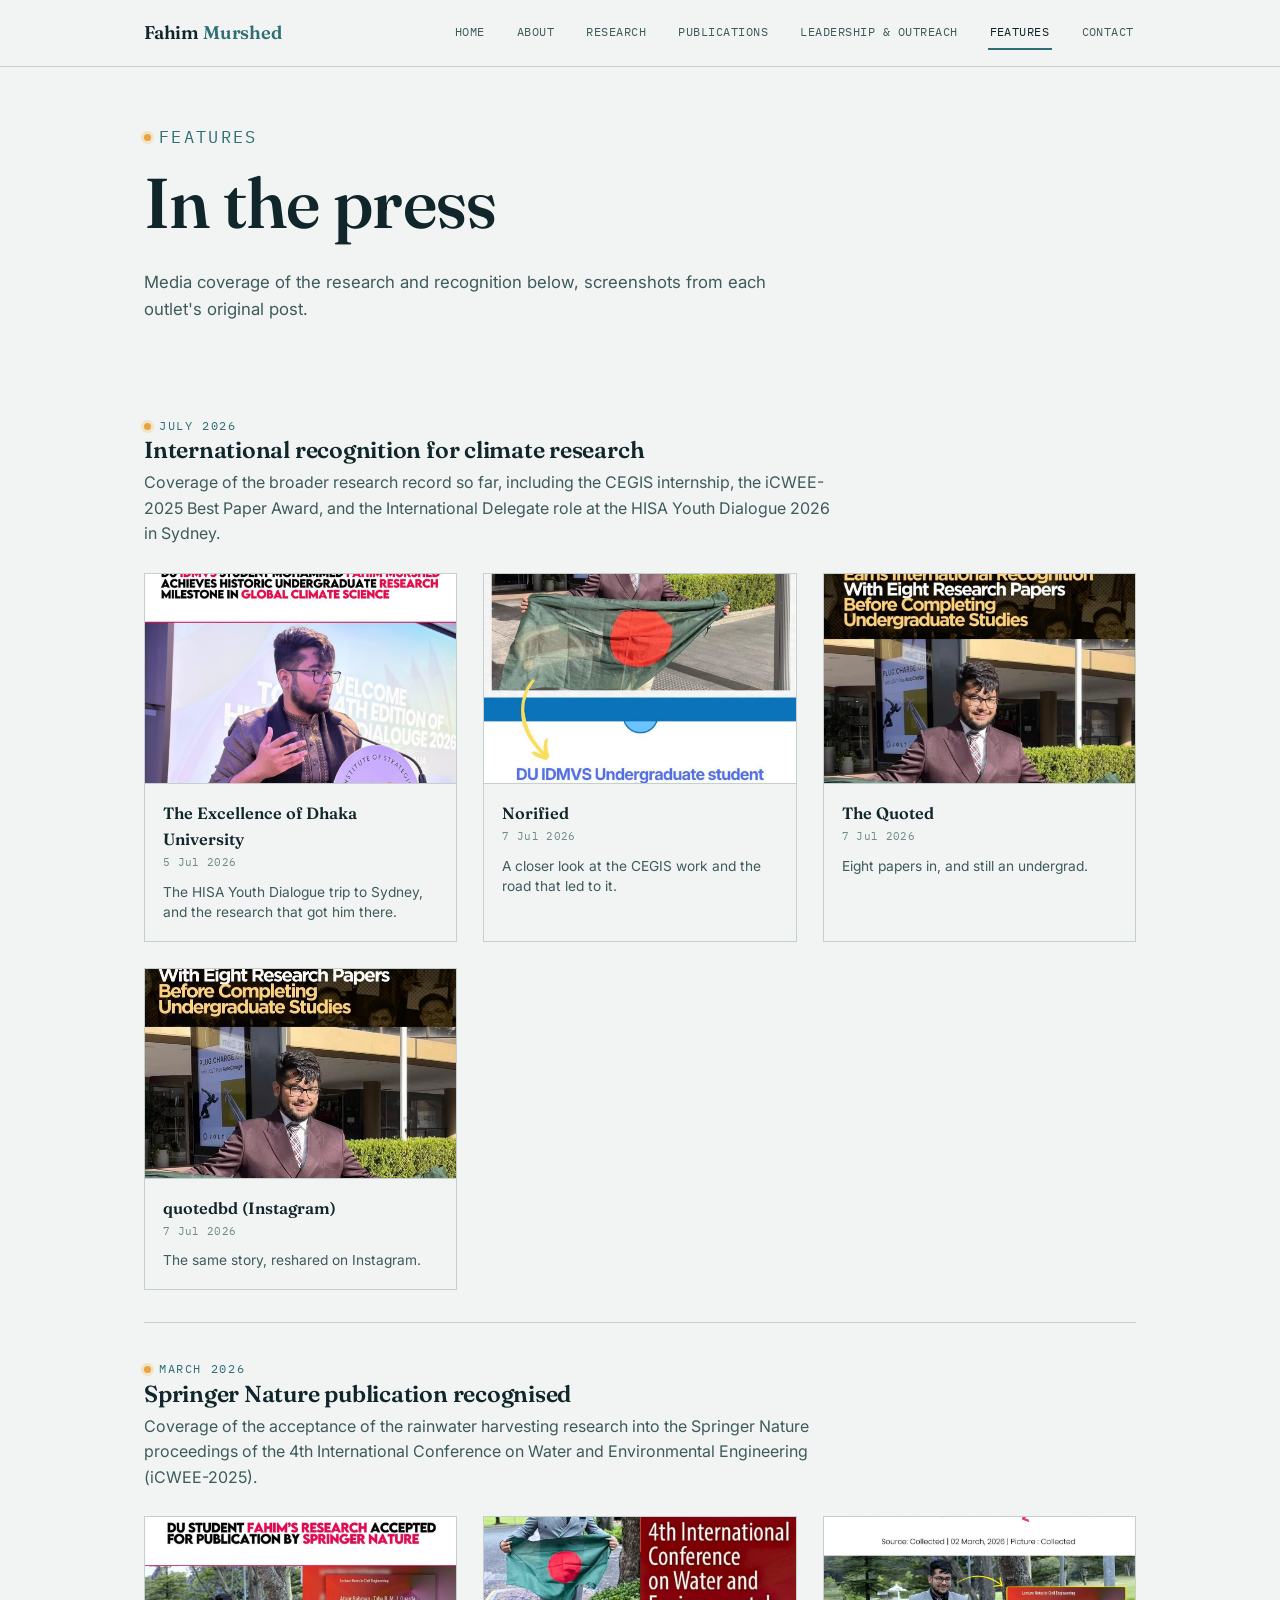
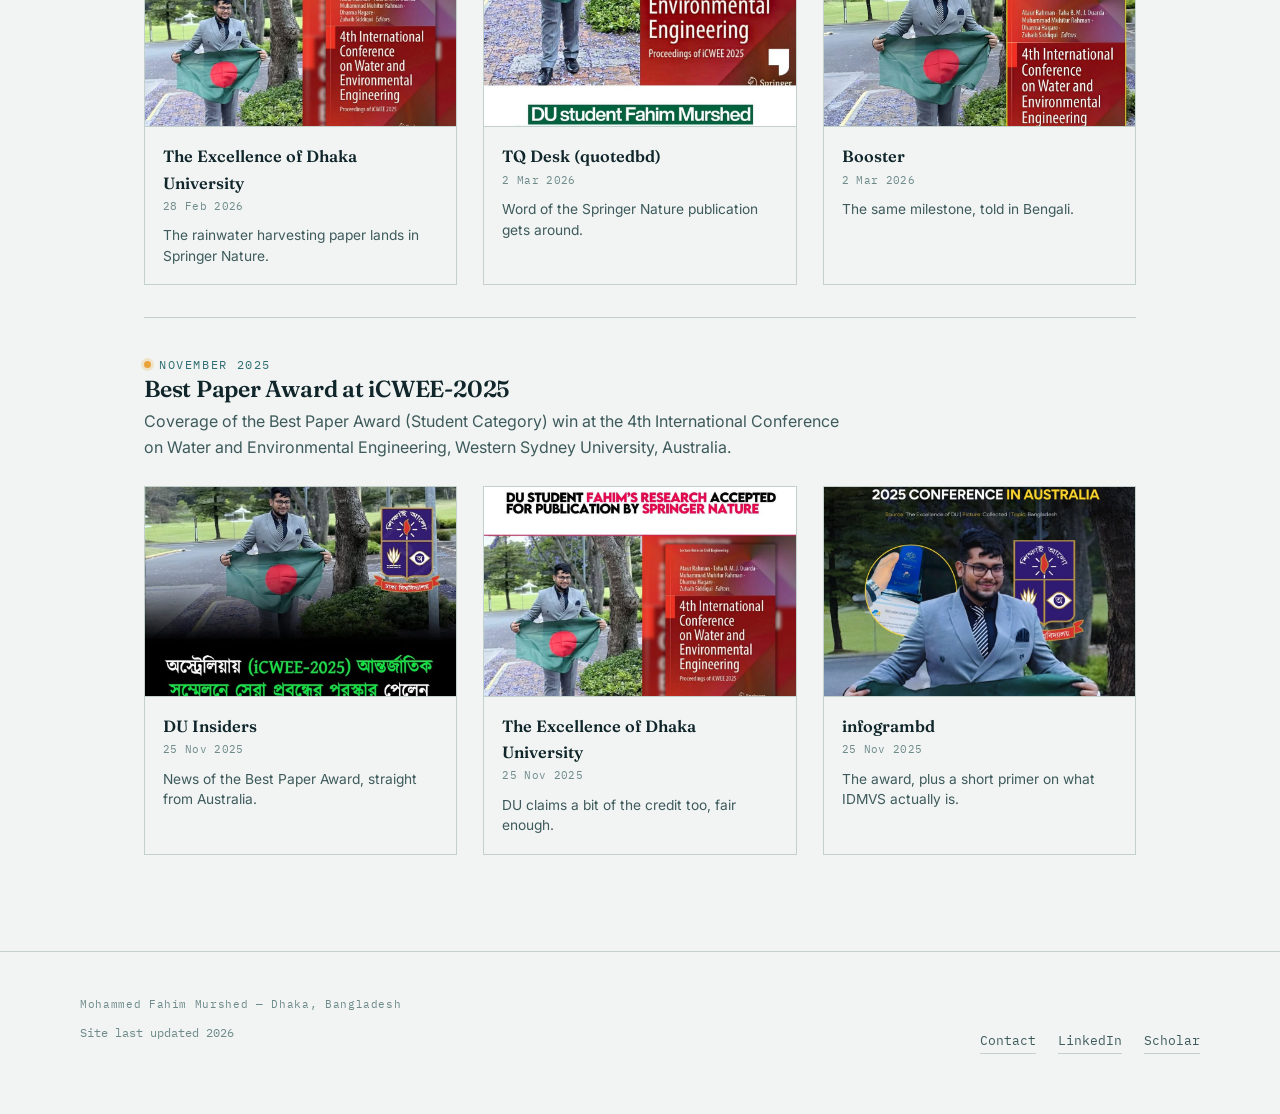
==== features/index.html @ c4d05e5f "Add files via upload" ====
<!DOCTYPE html>
<html lang="en">
<head>
<meta charset="UTF-8">
<meta name="viewport" content="width=device-width, initial-scale=1.0">
<title>Features — Mohammed Fahim Murshed</title>
<meta name="description" content="Press and media coverage of Mohammed Fahim Murshed's research, including the iCWEE-2025 Best Paper Award and Springer Nature publication.">
<link rel="preconnect" href="https://fonts.googleapis.com">
<link rel="preconnect" href="https://fonts.gstatic.com" crossorigin>
<link href="https://fonts.googleapis.com/css2?family=Fraunces:opsz,wght@9..144,400;9..144,560;9..144,650&family=Inter:wght@400;500;600;700&family=IBM+Plex+Mono:wght@400;500&display=swap" rel="stylesheet">
<link rel="stylesheet" href="/css/style.css">
</head>
<body>
<a class="skip-link" href="#main">Skip to content</a>

<header class="site">
  <div class="nav-row">
    <a class="brand" href="/">Fahim <span>Murshed</span></a>
    <nav class="links" aria-label="Primary">
      <a href="/">Home</a>
      <a href="/about/">About</a>
      <a href="/research/">Research</a>
      <a href="/publications/">Publications</a>
      <a href="/leadership/">Leadership &amp; Outreach</a>
      <a href="/features/">Features</a>
      <a href="/contact/">Contact</a>
    </nav>
    <button class="nav-toggle" aria-label="Toggle menu" aria-expanded="false"><span></span></button>
  </div>
</header>

<main id="main">

  <section class="page-head container">
    <p class="eyebrow">Features</p>
    <h1>In the press</h1>
    <p>Media coverage of the research and recognition below, screenshots from each outlet's original post.</p>
  </section>

  <section class="section">
    <div class="container">

      <div class="feature-group reveal">
        <p class="eyebrow">July 2026</p>
        <h3>International recognition for climate research</h3>
        <p>Coverage of the broader research record so far, including the CEGIS internship, the iCWEE-2025 Best Paper Award, and the International Delegate role at the HISA Youth Dialogue 2026 in Sydney.</p>
        <div class="feature-grid">
          <a class="feature-card" href="https://www.facebook.com/share/1Ei9gDDvck/?mibextid=wwXIfr" target="_blank" rel="noopener">
            <img src="/assets/features/milestone-excellence-of-du.jpg" alt="Feature in The Excellence of Dhaka University, July 2026">
            <div class="meta">
              <div class="outlet">The Excellence of Dhaka University</div>
              <span class="date">5 Jul 2026</span>
              <p class="blurb">The HISA Youth Dialogue trip to Sydney, and the research that got him there.</p>
            </div>
          </a>
          <a class="feature-card" href="https://www.facebook.com/share/p/1bReWBAgZY/" target="_blank" rel="noopener">
            <img src="/assets/features/milestone-norified.jpg" alt="Feature in Norified, July 2026">
            <div class="meta">
              <div class="outlet">Norified</div>
              <span class="date">7 Jul 2026</span>
              <p class="blurb">A closer look at the CEGIS work and the road that led to it.</p>
            </div>
          </a>
          <a class="feature-card" href="https://www.facebook.com/share/p/1FuxvhQWuP/" target="_blank" rel="noopener">
            <img src="/assets/features/eightpapers-thequoted-fb.jpg" alt="Feature in The Quoted, July 2026">
            <div class="meta">
              <div class="outlet">The Quoted</div>
              <span class="date">7 Jul 2026</span>
              <p class="blurb">Eight papers in, and still an undergrad.</p>
            </div>
          </a>
          <a class="feature-card" href="https://www.instagram.com/p/Dafq3XEB7cv/?stkn=MWNvMGoyZnduZW56dQ==" target="_blank" rel="noopener">
            <img src="/assets/features/eightpapers-quotedbd-ig.jpg" alt="Feature by quotedbd on Instagram, July 2026">
            <div class="meta">
              <div class="outlet">quotedbd (Instagram)</div>
              <span class="date">7 Jul 2026</span>
              <p class="blurb">The same story, reshared on Instagram.</p>
            </div>
          </a>
        </div>
      </div>

      <div class="feature-group reveal">
        <p class="eyebrow">March 2026</p>
        <h3>Springer Nature publication recognised</h3>
        <p>Coverage of the acceptance of the rainwater harvesting research into the Springer Nature proceedings of the 4th International Conference on Water and Environmental Engineering (iCWEE-2025).</p>
        <div class="feature-grid">
          <a class="feature-card" href="https://www.facebook.com/share/p/14u36bnFHSB/?mibextid=wwXIfr" target="_blank" rel="noopener">
            <img src="/assets/features/springer-excellence-of-du.jpg" alt="Feature in The Excellence of Dhaka University, February 2026">
            <div class="meta">
              <div class="outlet">The Excellence of Dhaka University</div>
              <span class="date">28 Feb 2026</span>
              <p class="blurb">The rainwater harvesting paper lands in Springer Nature.</p>
            </div>
          </a>
          <a class="feature-card" href="https://www.instagram.com/p/DVYie8pgbxw/?stkn=d3N6OHdwdmNpaHd6" target="_blank" rel="noopener">
            <img src="/assets/features/springer-quotedbd.jpg" alt="Feature by TQ Desk / quotedbd, March 2026">
            <div class="meta">
              <div class="outlet">TQ Desk (quotedbd)</div>
              <span class="date">2 Mar 2026</span>
              <p class="blurb">Word of the Springer Nature publication gets around.</p>
            </div>
          </a>
          <a class="feature-card" href="/assets/features/springer-booster.jpg" target="_blank" rel="noopener">
            <img src="/assets/features/springer-booster.jpg" alt="Feature in Booster, March 2026">
            <div class="meta">
              <div class="outlet">Booster</div>
              <span class="date">2 Mar 2026</span>
              <p class="blurb">The same milestone, told in Bengali.</p>
            </div>
          </a>
        </div>
      </div>

      <div class="feature-group reveal">
        <p class="eyebrow">November 2025</p>
        <h3>Best Paper Award at iCWEE-2025</h3>
        <p>Coverage of the Best Paper Award (Student Category) win at the 4th International Conference on Water and Environmental Engineering, Western Sydney University, Australia.</p>
        <div class="feature-grid">
          <a class="feature-card" href="https://www.facebook.com/share/p/18aruoYCNc/?mibextid=wwXIfr" target="_blank" rel="noopener">
            <img src="/assets/features/award-du-insiders.jpg" alt="Feature in DU Insiders, November 2025">
            <div class="meta">
              <div class="outlet">DU Insiders</div>
              <span class="date">25 Nov 2025</span>
              <p class="blurb">News of the Best Paper Award, straight from Australia.</p>
            </div>
          </a>
          <a class="feature-card" href="https://www.facebook.com/share/p/1DsdX42PVR/?mibextid=wwXIfr" target="_blank" rel="noopener">
            <img src="/assets/features/award-excellence-of-du.jpg" alt="Feature in The Excellence of Dhaka University, November 2025">
            <div class="meta">
              <div class="outlet">The Excellence of Dhaka University</div>
              <span class="date">25 Nov 2025</span>
              <p class="blurb">DU claims a bit of the credit too, fair enough.</p>
            </div>
          </a>
          <a class="feature-card" href="https://www.instagram.com/p/DRgrCT5gScj/?stkn=MWU4eGtwNnRtNDh2aw==" target="_blank" rel="noopener">
            <img src="/assets/features/award-infogrambd.jpg" alt="Feature by infogrambd, November 2025">
            <div class="meta">
              <div class="outlet">infogrambd</div>
              <span class="date">25 Nov 2025</span>
              <p class="blurb">The award, plus a short primer on what IDMVS actually is.</p>
            </div>
          </a>
        </div>
      </div>

    </div>
  </section>

</main>

<footer class="site">
  <div class="footer-row">
    <div>
      <p class="tag">Mohammed Fahim Murshed — Dhaka, Bangladesh</p>
      <p class="footer-fine">Site last updated 2026</p>
    </div>
    <div class="footer-links">
      <a class="icon-link" href="/contact/">Contact</a>
      <a class="icon-link" href="https://www.linkedin.com/in/fahim65200/" target="_blank" rel="noopener">LinkedIn</a>
      <a class="icon-link" href="https://scholar.google.com/citations?user=b2L1g1sAAAAJ&hl=en&oi=ao" target="_blank" rel="noopener">Scholar</a>
    </div>
  </div>
</footer>

<script src="/js/main.js"></script>
</body>
</html>
---- css/style.css ----
/* ============================================================
   Mohammed Fahim Murshed — Academic Portfolio
   Design language: a hydrograph / tide-gauge reading.
   The signature line motif that runs through the site is drawn
   from the subject's own research (tidal-surge early warning) —
   career milestones and section breaks are rendered the way a
   gauge station renders a water-level trace.
   ============================================================ */

:root{
  --bg:        #F1F4F2;
  --bg-panel:  #E4ECE9;
  --bg-panel-2:#DCE6E2;
  --ink:       #10262B;
  --ink-soft:  #3E5A5C;
  --ink-faint: #6E8A8A;
  --teal:      #2F6E73;
  --teal-deep: #1D4B4F;
  --amber:     #E8A33D;
  --coral:     #C1533B;
  --hairline:  #C3D0CC;
  --white:     #FFFFFF;

  --display: "Fraunces", "Iowan Old Style", serif;
  --body:    "Inter", -apple-system, BlinkMacSystemFont, sans-serif;
  --mono:    "IBM Plex Mono", ui-monospace, SFMono-Regular, monospace;

  --maxw: 1120px;
  --pad: clamp(20px, 5vw, 64px);
}

*,*::before,*::after{ box-sizing:border-box; }
html{ scroll-behavior:smooth; }
html, body{ max-width:100%; overflow-x:hidden; }

@media (prefers-reduced-motion: reduce){
  html{ scroll-behavior:auto; }
  *,*::before,*::after{ animation-duration:0.01ms !important; animation-iteration-count:1 !important; transition-duration:0.01ms !important; }
}

body{
  margin:0;
  background:var(--bg);
  color:var(--ink);
  font-family:var(--body);
  font-size:16px;
  line-height:1.6;
  -webkit-font-smoothing:antialiased;
}

img{ max-width:100%; display:block; }
a{ color:inherit; }

h1,h2,h3,h4{
  font-family:var(--display);
  font-weight:600;
  line-height:1.08;
  margin:0 0 0.4em;
  color:var(--ink);
  letter-spacing:-0.01em;
}
h1{ font-size:clamp(2.4rem, 6vw, 4.4rem); font-optical-sizing:auto; font-weight:560; }
h2{ font-size:clamp(1.7rem, 3.6vw, 2.5rem); }
h3{ font-size:clamp(1.15rem, 2vw, 1.45rem); }

p{ margin:0 0 1em; color:var(--ink-soft); max-width:62ch; }

.eyebrow{
  font-family:var(--mono);
  font-size:0.72rem;
  letter-spacing:0.14em;
  text-transform:uppercase;
  color:var(--teal);
  display:inline-flex;
  align-items:center;
  gap:8px;
  margin-bottom:14px;
}
.eyebrow::before{
  content:"";
  width:7px; height:7px;
  border-radius:50%;
  background:var(--amber);
  box-shadow:0 0 0 3px rgba(232,163,61,0.22);
  flex:none;
}

.tag{
  font-family:var(--mono);
  font-size:0.68rem;
  letter-spacing:0.06em;
  color:var(--ink-faint);
}

.container{
  max-width:var(--maxw);
  margin:0 auto;
  padding-left:var(--pad);
  padding-right:var(--pad);
}

/* ---------- header / nav ---------- */
header.site{
  position:sticky; top:0; z-index:40;
  background:rgba(241,244,242,0.88);
  backdrop-filter:blur(8px);
  border-bottom:1px solid var(--hairline);
}
.nav-row{
  max-width:var(--maxw);
  margin:0 auto;
  padding:16px var(--pad);
  display:flex;
  align-items:center;
  justify-content:space-between;
  gap:24px;
}
.brand{
  font-family:var(--display);
  font-weight:600;
  font-size:1.15rem;
  text-decoration:none;
  color:var(--ink);
  letter-spacing:-0.01em;
}
.brand span{ color:var(--teal); }

nav.links{
  display:flex;
  align-items:center;
  gap:28px;
  font-family:var(--mono);
  font-size:0.78rem;
  letter-spacing:0.04em;
  text-transform:uppercase;
}
nav.links a{
  text-decoration:none;
  color:var(--ink-soft);
  padding:6px 2px;
  border-bottom:2px solid transparent;
  transition:color .15s ease, border-color .15s ease;
}
nav.links a:hover, nav.links a:focus-visible{ color:var(--ink); border-color:var(--amber); }
nav.links a.active{ color:var(--ink); border-color:var(--teal); }

.nav-toggle{
  display:none;
  background:none; border:1px solid var(--hairline); border-radius:8px;
  width:40px; height:40px; cursor:pointer;
  align-items:center; justify-content:center;
}
.nav-toggle span, .nav-toggle span::before, .nav-toggle span::after{
  content:""; display:block; width:18px; height:2px; background:var(--ink);
  position:relative; transition:transform .2s ease, opacity .2s ease;
}
.nav-toggle span::before{ position:absolute; top:-6px; }
.nav-toggle span::after{ position:absolute; top:6px; }

@media (max-width: 760px){
  nav.links{
    position:fixed; inset:64px 0 auto 0; z-index:39;
    background:var(--bg); border-bottom:1px solid var(--hairline);
    flex-direction:column; align-items:flex-start; gap:0;
    padding:8px var(--pad) 18px;
    transform:translateY(-8px); opacity:0; pointer-events:none;
    transition:transform .18s ease, opacity .18s ease;
  }
  nav.links.open{ transform:translateY(0); opacity:1; pointer-events:auto; }
  nav.links a{ width:100%; padding:12px 0; border-bottom:1px solid var(--hairline); }
  .nav-toggle{ display:flex; }
}

/* ---------- gauge / hydrograph divider ---------- */
.gauge-rule{
  width:100%;
  height:34px;
  display:block;
  color:var(--teal);
}
.gauge-rule path{ fill:none; stroke:currentColor; stroke-width:1.4; opacity:0.55; }
.gauge-rule .baseline{ stroke:var(--hairline); stroke-width:1; opacity:1; }

.section{
  padding:64px 0;
  border-bottom:1px solid var(--hairline);
}
.section:last-of-type{ border-bottom:none; }
.section.panel{ background:var(--bg-panel); }

/* ---------- hero ---------- */
.hero{ padding-top:76px; padding-bottom:24px; }
.hero .lede{ font-size:1.15rem; max-width:56ch; color:var(--ink-soft); }
.hero-stats{
  display:grid; grid-template-columns:repeat(auto-fit,minmax(150px,1fr));
  gap:1px; background:var(--hairline);
  border:1px solid var(--hairline);
  margin-top:40px;
}
.hero-stats div{
  background:var(--bg); padding:18px 20px;
}
.hero-stats .num{
  font-family:var(--display); font-size:1.9rem; font-weight:600; color:var(--teal-deep);
  display:block;
}
.hero-stats .lbl{
  font-family:var(--mono); font-size:0.68rem; letter-spacing:0.05em;
  text-transform:uppercase; color:var(--ink-faint);
}

/* ---------- timeline (hydrograph) ---------- */
.timeline-wrap{ margin-top:56px; overflow-x:auto; }
.timeline-svg{ min-width:640px; width:100%; height:auto; }
.tl-point circle{ fill:var(--bg); stroke:var(--amber); stroke-width:2.4; }
.tl-point.major circle{ stroke:var(--coral); fill:var(--coral); }
.tl-line{ fill:none; stroke:var(--teal); stroke-width:1.6; }
.tl-axis{ stroke:var(--hairline); stroke-width:1; }
.tl-label{ font-family:var(--mono); font-size:10.5px; fill:var(--ink-faint); }
.tl-year{ font-family:var(--mono); font-size:10.5px; fill:var(--ink-faint); }
.tl-text{ font-family:var(--body); font-size:12.5px; fill:var(--ink); font-weight:600; }

/* ---------- cards / lists ---------- */
.grid-2{ display:grid; grid-template-columns:1fr 1fr; gap:40px; }
.grid-3{ display:grid; grid-template-columns:repeat(3,1fr); gap:28px; }
@media (max-width:760px){ .grid-2,.grid-3{ grid-template-columns:1fr; } }

.card{
  border:1px solid var(--hairline);
  background:var(--bg);
  padding:26px 28px;
}
.card-logo{
  height:42px; width:auto; max-width:160px; object-fit:contain;
  display:block; margin-bottom:16px;
}

.entry{
  display:grid;
  grid-template-columns:160px 1fr;
  gap:24px;
  padding:28px 0;
  border-top:1px solid var(--hairline);
}
.entry:first-of-type{ border-top:none; }
.entry .when{
  font-family:var(--mono); font-size:0.92rem; font-weight:600; color:var(--ink);
  letter-spacing:0.02em; padding-top:4px;
}
.entry .role{ font-weight:600; color:var(--ink); font-family:var(--display); font-size:1.15rem; margin-bottom:2px;}
.entry .org{ color:var(--teal-deep); font-weight:600; font-size:0.92rem; margin-bottom:10px; }
.entry ul{ margin:10px 0 0; padding-left:1.1em; color:var(--ink-soft); }

.entry-photos{
  display:flex; flex-wrap:wrap; gap:10px;
  margin-top:16px;
}
.entry-photos figure{ margin:0; width:150px; }
.entry-photos img{
  width:150px; height:112px; object-fit:cover; display:block;
  border:1px solid var(--hairline);
  transition:transform .2s ease, box-shadow .2s ease;
}
.entry-photos img:hover{ transform:translateY(-3px); box-shadow:0 8px 18px rgba(16,38,43,0.14); }
.entry-photos figcaption{
  font-family:var(--mono); font-size:0.66rem; color:var(--ink-faint);
  margin-top:6px; line-height:1.3;
}
.entry li{ margin-bottom:6px; }
@media (max-width:640px){ .entry{ grid-template-columns:1fr; gap:6px; } }

/* publications */
.pub-list{ counter-reset:pub; margin-top:8px; }
.pub{
  counter-increment:pub;
  border-top:1px solid var(--hairline);
  padding:20px 0 20px 44px;
  position:relative;
}
.pub:first-child{ border-top:none; }
.pub::before{
  content:counter(pub, decimal-leading-zero);
  position:absolute; left:0; top:20px;
  font-family:var(--mono); font-size:0.75rem; color:var(--amber);
}
.pub .cite{ color:var(--ink); }
.pub .cite b{ font-weight:700; }
.pub .venue{ font-style:italic; color:var(--ink-soft); }
.pub .kind{
  font-family:var(--mono); font-size:0.65rem; letter-spacing:0.06em;
  text-transform:uppercase; color:var(--teal); border:1px solid var(--teal);
  padding:2px 8px; border-radius:20px; display:inline-block; margin-bottom:8px;
}
.pub .kind.preprint{ color:var(--coral); border-color:var(--coral); }
.pub .doi-link{
  font-family:var(--mono); font-size:0.78rem; color:var(--teal-deep);
  text-decoration:none; border-bottom:1px solid var(--teal-deep); padding-bottom:1px;
  white-space:nowrap;
}
.pub .doi-link:hover{ color:var(--ink); border-color:var(--ink); }

/* honors */
.honors{ list-style:none; margin:0; padding:0; }
.honors li{
  display:grid; grid-template-columns:1fr auto; gap:16px;
  padding:14px 0; border-top:1px solid var(--hairline); color:var(--ink);
}
.honors li:first-child{ border-top:none; }
.honors .yr{ font-family:var(--mono); font-size:0.95rem; font-weight:700; color:var(--teal-deep); white-space:nowrap; }
.honors li.with-photo{ grid-template-columns:52px 1fr auto; align-items:center; }
.honors li.with-photo img{
  width:52px; height:52px; object-fit:cover; border:1px solid var(--hairline);
}

/* pills */
.pill-row{ display:flex; flex-wrap:wrap; gap:12px; margin-top:14px; }
.pill{
  font-family:var(--mono); font-size:0.82rem; font-weight:600; letter-spacing:0.01em;
  background:var(--teal-deep); color:var(--white); border:none;
  padding:9px 16px; border-radius:3px;
}

/* buttons / links */
.btn{
  display:inline-flex; align-items:center; gap:8px;
  font-family:var(--mono); font-size:0.78rem; letter-spacing:0.03em; text-transform:uppercase;
  padding:12px 20px; border:1px solid var(--ink); text-decoration:none; color:var(--ink);
  transition:background .15s ease, color .15s ease;
}
.btn:hover, .btn:focus-visible{ background:var(--ink); color:var(--bg); }
.btn.primary{ background:var(--teal-deep); border-color:var(--teal-deep); color:var(--white); }
.btn.primary:hover{ background:var(--ink); border-color:var(--ink); }
.btn-row{ display:flex; flex-wrap:wrap; gap:14px; margin-top:28px; }

.icon-link{
  display:inline-flex; align-items:center; gap:8px;
  text-decoration:none; color:var(--ink-soft); font-family:var(--mono); font-size:0.8rem;
  border-bottom:1px solid var(--hairline); padding-bottom:2px;
}
.icon-link:hover{ color:var(--teal-deep); border-color:var(--teal-deep); }
.icon-link svg{ width:15px; height:15px; flex:none; }

.social-btn{
  display:inline-flex; align-items:center; gap:12px;
  text-decoration:none; font-family:var(--body); font-weight:600; font-size:1.02rem;
  color:var(--ink); background:var(--bg); border:1px solid var(--hairline);
  padding:12px 20px 12px 14px; border-radius:6px;
  transition:transform .15s ease, box-shadow .15s ease, border-color .15s ease;
}
.social-btn:hover{ transform:translateY(-2px); box-shadow:0 8px 20px rgba(16,38,43,0.12); }
.social-btn .badge{
  width:34px; height:34px; border-radius:7px; flex:none;
  display:flex; align-items:center; justify-content:center;
}
.social-btn.linkedin .badge{ background:#0A66C2; }
.social-btn.scholar .badge{ background:#4285F4; }
.social-btn .badge svg{ width:19px; height:19px; }

/* features page */
.feature-group{
  padding:32px 0;
  border-top:1px solid var(--hairline);
}
.feature-group:first-of-type{ border-top:none; padding-top:0; }
.feature-group > h3{ margin-bottom:8px; }
.feature-group > p{ margin-bottom:0; max-width:70ch; }

.feature-grid{
  display:grid; grid-template-columns:repeat(3,1fr); gap:26px;
  margin-top:26px;
}
@media (max-width:900px){ .feature-grid{ grid-template-columns:repeat(2,1fr); } }
@media (max-width:640px){ .feature-grid{ grid-template-columns:1fr; } }

.feature-card{
  display:block; text-decoration:none;
  border:1px solid var(--hairline);
  background:var(--bg);
  transition:transform .2s ease, box-shadow .2s ease;
}
.feature-card:hover{ transform:translateY(-4px); box-shadow:0 10px 24px rgba(16,38,43,0.10); }
.feature-card img{
  width:100%; height:210px; object-fit:cover; display:block;
  border-bottom:1px solid var(--hairline);
}
.feature-card .meta{ padding:16px 18px 18px; }
.feature-card .outlet{
  font-family:var(--display); font-weight:600; font-size:1.02rem; color:var(--ink);
  margin-bottom:2px;
}
.feature-card .date{
  font-family:var(--mono); font-size:0.68rem; color:var(--ink-faint);
  letter-spacing:0.03em; display:block; margin-bottom:10px;
}
.feature-card .blurb{
  font-size:0.86rem; color:var(--ink-soft); line-height:1.5; margin:0;
}

/* certificates */
.cert-grid{
  display:grid; grid-template-columns:repeat(3,1fr); gap:26px;
  margin-top:26px;
}
@media (max-width:900px){ .cert-grid{ grid-template-columns:repeat(2,1fr); } }
@media (max-width:640px){ .cert-grid{ grid-template-columns:1fr; } }

.cert-card{
  display:block; text-decoration:none;
  border:1px solid var(--hairline); background:var(--bg);
  transition:transform .2s ease, box-shadow .2s ease;
}
.cert-card:hover{ transform:translateY(-4px); box-shadow:0 10px 24px rgba(16,38,43,0.10); }
.cert-card img.cert-thumb{
  width:100%; height:150px; object-fit:cover; display:block;
  border-bottom:1px solid var(--hairline);
}
.cert-card .meta{ padding:14px 16px 16px; }
.cert-card .course{
  font-family:var(--display); font-weight:600; font-size:0.98rem; color:var(--ink);
  margin-bottom:4px; line-height:1.3;
}
.cert-card .issuer{
  font-family:var(--mono); font-size:0.72rem; color:var(--ink-faint);
  display:block; margin-bottom:8px;
}
.cert-card .verify{
  font-family:var(--mono); font-size:0.72rem; color:var(--teal-deep);
  border-bottom:1px solid var(--teal-deep); padding-bottom:1px;
}
.cert-logo{
  height:18px; width:auto; max-width:70px; object-fit:contain;
  vertical-align:middle; margin-right:6px; position:relative; top:-1px;
}

/* org logos */
.logo-strip{
  display:flex; flex-wrap:wrap; align-items:center; gap:34px;
  margin-top:30px;
}
.logo-strip img{
  height:44px; width:auto; max-width:140px; object-fit:contain;
  transition:transform .2s ease;
}
.logo-strip img:hover{ transform:translateY(-3px); }

.entry-head{
  display:flex; align-items:center; gap:14px;
  margin-bottom:4px;
}
.entry-head .org-logo{
  height:44px; width:auto; max-width:120px; object-fit:contain;
  flex:none;
}
.entry-head .role{ margin-bottom:0; }

/* footer */
footer.site{
  padding:44px var(--pad) 60px;
  border-top:1px solid var(--hairline);
}
.footer-row{
  max-width:var(--maxw); margin:0 auto;
  display:flex; justify-content:space-between; align-items:flex-end; flex-wrap:wrap; gap:20px;
}
.footer-links{ display:flex; gap:22px; flex-wrap:wrap; }
.footer-fine{ font-family:var(--mono); font-size:0.72rem; color:var(--ink-faint); }

/* page header (non-home pages) */
.page-head{ padding-top:56px; padding-bottom:8px; }
.page-head p{ font-size:1.05rem; }

/* reveal-on-scroll */
.reveal{ opacity:0; transform:translateY(14px); transition:opacity .5s ease, transform .5s ease; }
.reveal.in{ opacity:1; transform:none; }

/* skip link */
.skip-link{
  position:absolute; left:-9999px; top:auto;
  background:var(--ink); color:var(--bg); padding:10px 16px; z-index:100;
}
.skip-link:focus{ left:16px; top:16px; }

:focus-visible{ outline:2px solid var(--amber); outline-offset:2px; }
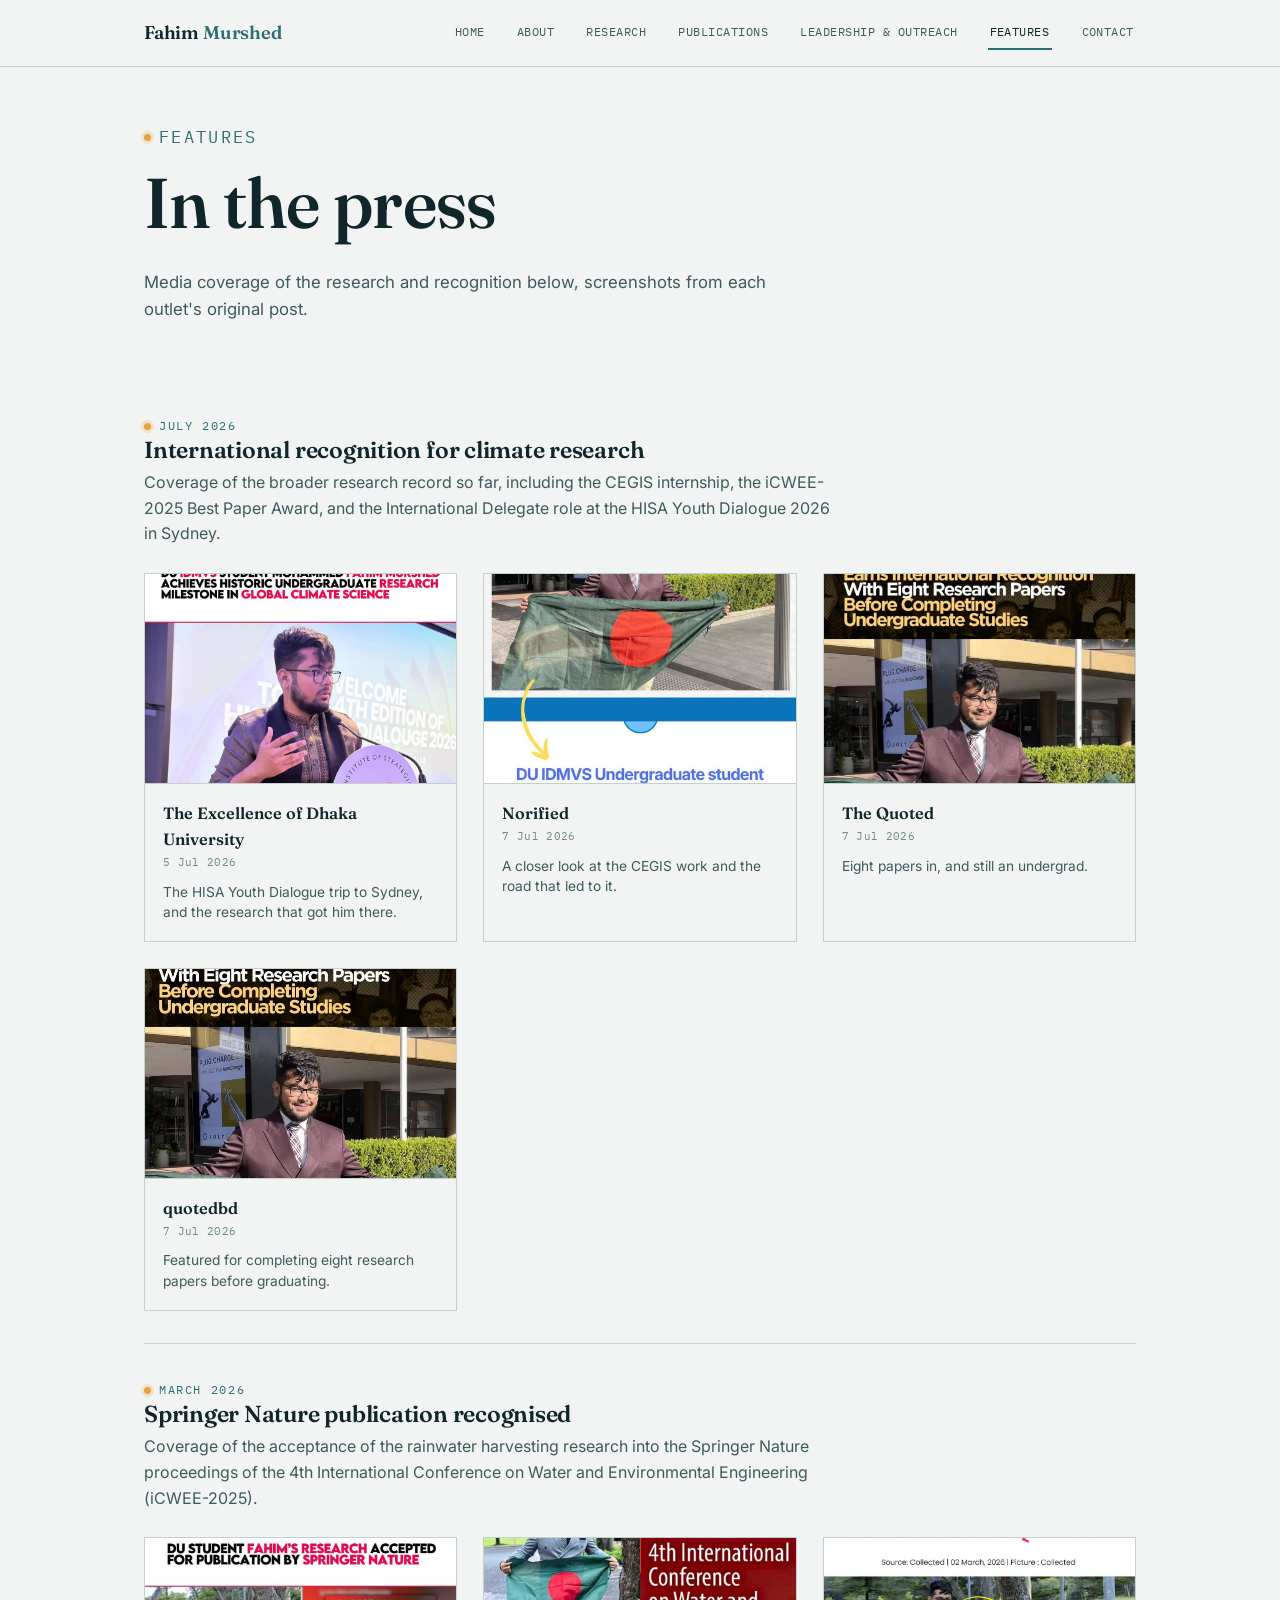
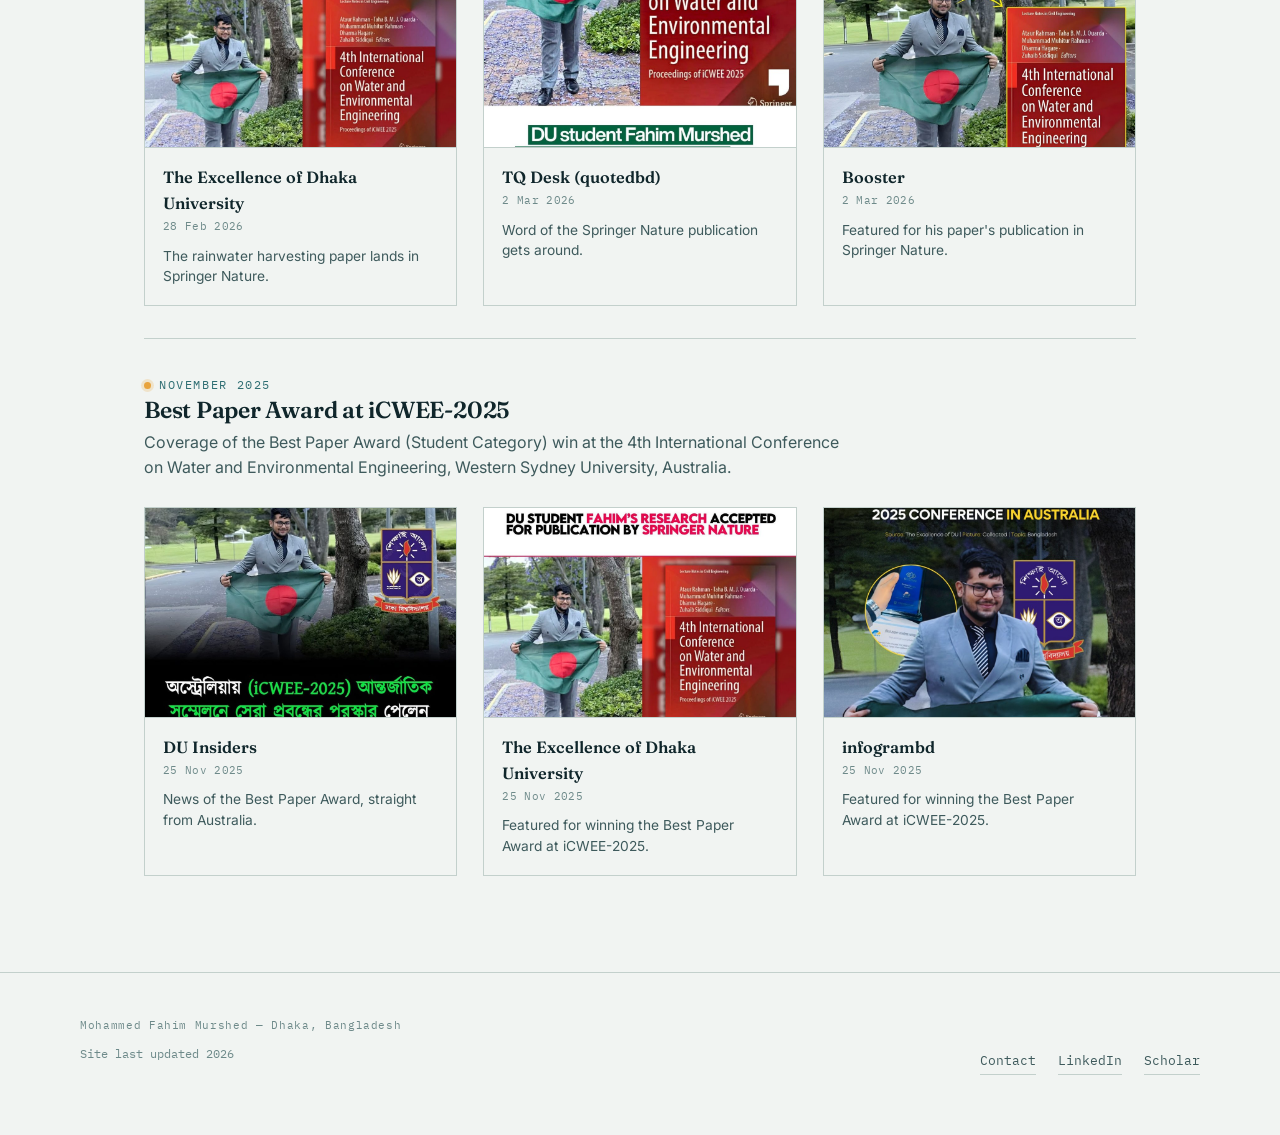
==== commit 48374d93: "Add files via upload" ====
--- a/features/index.html
+++ b/features/index.html
@@ -72,9 +72,9 @@
           <a class="feature-card" href="https://www.instagram.com/p/Dafq3XEB7cv/?stkn=MWNvMGoyZnduZW56dQ==" target="_blank" rel="noopener">
             <img src="/assets/features/eightpapers-quotedbd-ig.jpg" alt="Feature by quotedbd on Instagram, July 2026">
             <div class="meta">
-              <div class="outlet">quotedbd (Instagram)</div>
+              <div class="outlet">quotedbd</div>
               <span class="date">7 Jul 2026</span>
-              <p class="blurb">The same story, reshared on Instagram.</p>
+              <p class="blurb">Featured for completing eight research papers before graduating.</p>
             </div>
           </a>
         </div>
@@ -106,7 +106,7 @@
             <div class="meta">
               <div class="outlet">Booster</div>
               <span class="date">2 Mar 2026</span>
-              <p class="blurb">The same milestone, told in Bengali.</p>
+              <p class="blurb">Featured for his paper's publication in Springer Nature.</p>
             </div>
           </a>
         </div>
@@ -130,7 +130,7 @@
             <div class="meta">
               <div class="outlet">The Excellence of Dhaka University</div>
               <span class="date">25 Nov 2025</span>
-              <p class="blurb">DU claims a bit of the credit too, fair enough.</p>
+              <p class="blurb">Featured for winning the Best Paper Award at iCWEE-2025.</p>
             </div>
           </a>
           <a class="feature-card" href="https://www.instagram.com/p/DRgrCT5gScj/?stkn=MWU4eGtwNnRtNDh2aw==" target="_blank" rel="noopener">
@@ -138,7 +138,7 @@
             <div class="meta">
               <div class="outlet">infogrambd</div>
               <span class="date">25 Nov 2025</span>
-              <p class="blurb">The award, plus a short primer on what IDMVS actually is.</p>
+              <p class="blurb">Featured for winning the Best Paper Award at iCWEE-2025.</p>
             </div>
           </a>
         </div>
